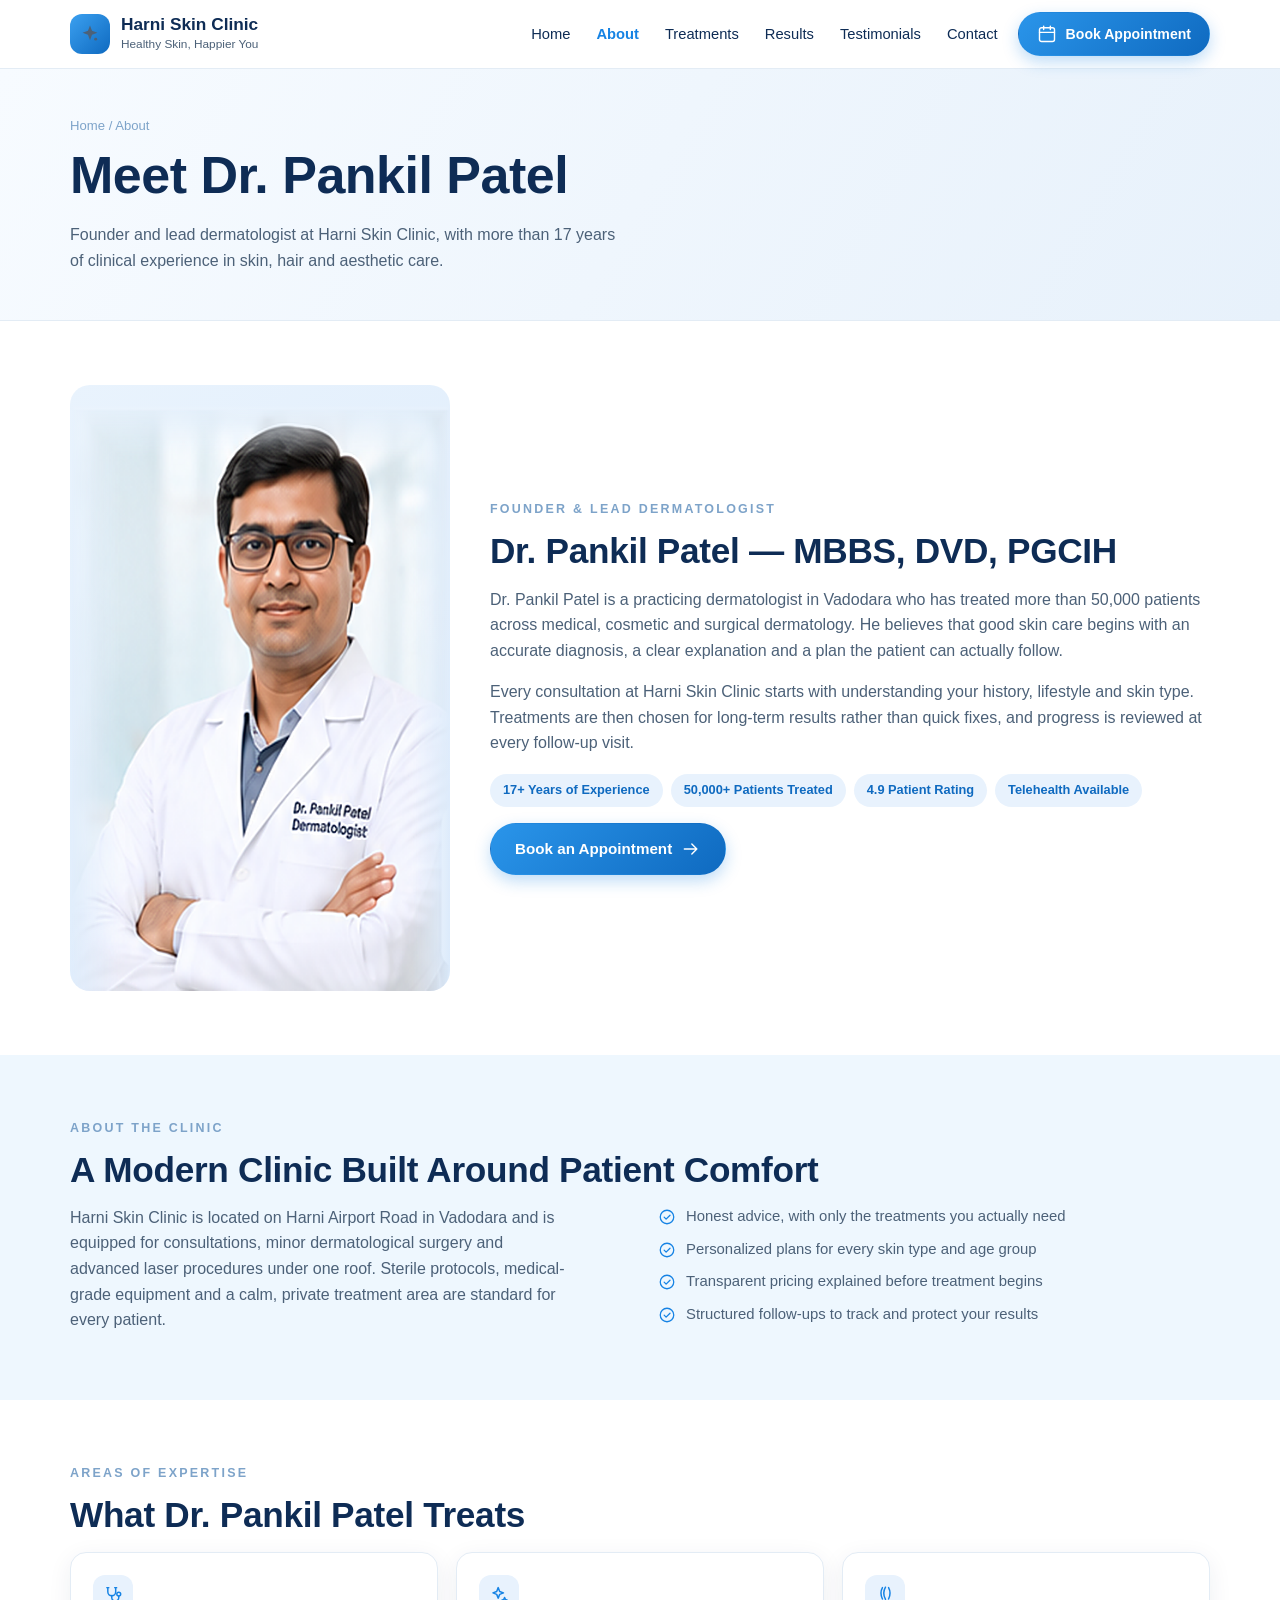
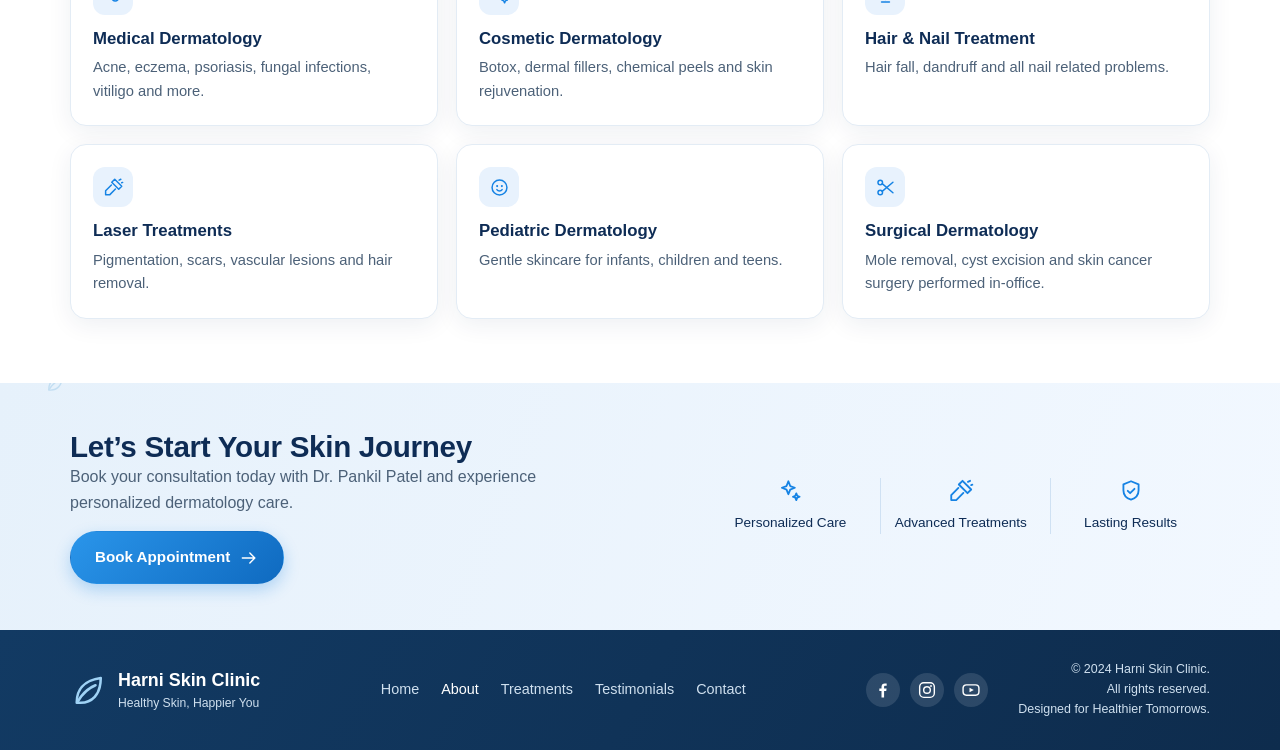
==== harni-skin-clinic/about.html @ 8bd1dd05 "First commit" ====
<!DOCTYPE html>
<html lang="en">
<head>
<meta charset="UTF-8">
<meta name="viewport" content="width=device-width, initial-scale=1">
<title>About Dr. Pankil Patel | Harni Skin Clinic</title>
<meta name="description" content="Meet Dr. Pankil Patel (MBBS, DVD, PGCIH), founder of Harni Skin Clinic, Vadodara, with 17+ years of experience in medical, cosmetic and surgical dermatology.">
<link rel="stylesheet" href="css/style.css">
</head>
<body>
<svg class="sr-only" aria-hidden="true" focusable="false" xmlns="http://www.w3.org/2000/svg"><defs>
<symbol id="i-logo" viewBox="0 0 24 24"><path d="M12 2.6l2.2 5.9 5.9 2.2-5.9 2.2-2.2 5.9-2.2-5.9-5.9-2.2 5.9-2.2z" fill="currentColor" stroke="none"/><circle cx="18.2" cy="17.6" r="1.6" fill="currentColor" stroke="none"/></symbol>
<symbol id="i-leaf" viewBox="0 0 24 24"><path d="M4.5 20c0-8.5 5.2-14.5 16-16 0 11.5-6.2 16.5-13.5 16.5H4.5z"/><path d="M5.5 19.2c3-5.2 7.2-8.6 11.5-10.4"/></symbol>
<symbol id="i-calendar" viewBox="0 0 24 24"><rect x="3" y="4.5" width="18" height="16.5" rx="2.5"/><path d="M8 2.5v4M16 2.5v4M3 10h18"/></symbol>
<symbol id="i-phone" viewBox="0 0 24 24"><path d="M7 3h3l2 5-2.5 1.5a11 11 0 005 5L16 12l5 2v3a2 2 0 01-2 2A16 16 0 013 5a2 2 0 012-2z"/></symbol>
<symbol id="i-wa" viewBox="0 0 24 24"><circle cx="12.4" cy="11.6" r="8.3"/><path d="M5.9 17.5L3.2 21.2l4.4-1.5"/><path d="M9.3 8.4c.3 0 .6.2.7.5l.6 1.4c.1.3 0 .6-.2.8l-.6.5c.5 1 1.3 1.8 2.3 2.3l.5-.6c.2-.2.5-.3.8-.2l1.4.6c.3.1.5.4.5.7 0 1-.8 1.8-1.8 1.7a6.6 6.6 0 01-5.9-5.9c-.1-1 .7-1.8 1.7-1.8z"/></symbol>
<symbol id="i-arrow" viewBox="0 0 24 24"><path d="M4 12h15M13 6l6 6-6 6"/></symbol>
<symbol id="i-user-circle" viewBox="0 0 24 24"><circle cx="12" cy="12" r="9"/><circle cx="12" cy="10" r="3"/><path d="M6.5 19a6 6 0 0111 0"/></symbol>
<symbol id="i-hair" viewBox="0 0 24 24"><path d="M8.5 3c-2.2 4-2.2 8.5 0 13M12 2.5c-2.6 4.5-2.6 9.5 0 14M15.5 3c2.2 4 2.2 8.5 0 13"/><path d="M7.5 19.5h9"/></symbol>
<symbol id="i-shield" viewBox="0 0 24 24"><path d="M12 3l7 2.8v5.4c0 4.4-2.9 7.4-7 8.8-4.1-1.4-7-4.4-7-8.8V5.8z"/><path d="M9 11.8l2.2 2.2 4-4"/></symbol>
<symbol id="i-users" viewBox="0 0 24 24"><circle cx="9.2" cy="9" r="3.2"/><path d="M3.5 19a5.7 5.7 0 0111.4 0"/><path d="M16.2 6.4a3.2 3.2 0 010 5.2M17.3 14.4a5.7 5.7 0 013.2 4.6"/></symbol>
<symbol id="i-star-line" viewBox="0 0 24 24"><path d="M12 3.4l2.6 5.3 5.9.9-4.3 4.1 1 5.9-5.2-2.8-5.2 2.8 1-5.9-4.3-4.1 5.9-.9z"/></symbol>
<symbol id="i-star" viewBox="0 0 24 24"><path d="M12 3.4l2.6 5.3 5.9.9-4.3 4.1 1 5.9-5.2-2.8-5.2 2.8 1-5.9-4.3-4.1 5.9-.9z" fill="currentColor" stroke="none"/></symbol>
<symbol id="i-pin" viewBox="0 0 24 24"><path d="M12 21s7-6.2 7-11a7 7 0 10-14 0c0 4.8 7 11 7 11z"/><circle cx="12" cy="10" r="2.5"/></symbol>
<symbol id="i-screen" viewBox="0 0 24 24"><rect x="2.5" y="4" width="19" height="13" rx="2.5"/><path d="M8 21h8M12 17v4M10 10.5h4M12 8.5v4"/></symbol>
<symbol id="i-stethoscope" viewBox="0 0 24 24"><path d="M5.5 3v4.8a4.5 4.5 0 009 0V3"/><path d="M10 12v2.4a4 4 0 008 0v-1.7"/><circle cx="18" cy="10.4" r="2.2"/><path d="M4.4 3h2.2M13.4 3h2.2"/></symbol>
<symbol id="i-sparkles" viewBox="0 0 24 24"><path d="M10.5 3l1.7 4.4 4.3 1.6-4.3 1.7-1.7 4.3-1.7-4.3L4.5 9l4.3-1.6z"/><path d="M17.8 14.2l.9 2.2 2.2.9-2.2.9-.9 2.2-.9-2.2-2.2-.9 2.2-.9z"/></symbol>
<symbol id="i-laser" viewBox="0 0 24 24"><path d="M13.4 2.6l8 8-3.4 3.4-8-8z"/><path d="M9.6 9.2L3 15.8v4.6h4.6l6.6-6.6"/><path d="M18.4 3.6l2-1M21.4 6.6l1.1-.4"/></symbol>
<symbol id="i-baby" viewBox="0 0 24 24"><circle cx="12" cy="12" r="8.5"/><path d="M9.3 10.4h.01M14.7 10.4h.01" stroke-width="2.4"/><path d="M9 14.4a3.6 3.6 0 006 0"/></symbol>
<symbol id="i-scissors" viewBox="0 0 24 24"><circle cx="6" cy="6.2" r="2.6"/><circle cx="6" cy="17.8" r="2.6"/><path d="M8.2 7.6L20.5 18M8.2 16.4L20.5 6"/></symbol>
<symbol id="i-clock" viewBox="0 0 24 24"><circle cx="12" cy="12" r="9"/><path d="M12 7v5.3l3.4 2"/></symbol>
<symbol id="i-mail" viewBox="0 0 24 24"><rect x="2.5" y="5" width="19" height="14" rx="2.5"/><path d="M3.5 7.5l8.5 5.6 8.5-5.6"/></symbol>
<symbol id="i-lock" viewBox="0 0 24 24"><rect x="4.5" y="10.5" width="15" height="9.5" rx="2.5"/><path d="M8 10.5V8a4 4 0 018 0v2.5"/></symbol>
<symbol id="i-check" viewBox="0 0 24 24"><circle cx="12" cy="12" r="9"/><path d="M8.2 12.2l2.6 2.6 5.2-5.2"/></symbol>
<symbol id="i-message" viewBox="0 0 24 24"><path d="M20 4.5H4A1.5 1.5 0 002.5 6v9A1.5 1.5 0 004 16.5h3v4.2l4.4-4.2H20a1.5 1.5 0 001.5-1.5V6A1.5 1.5 0 0020 4.5z"/></symbol>
<symbol id="i-user" viewBox="0 0 24 24"><circle cx="12" cy="8.5" r="3.8"/><path d="M4.8 20a7.2 7.2 0 0114.4 0"/></symbol>
<symbol id="i-chev-down" viewBox="0 0 24 24"><path d="M6 9.5l6 6 6-6"/></symbol>
<symbol id="i-chev-left" viewBox="0 0 24 24"><path d="M14.5 5.5l-6 6.5 6 6.5"/></symbol>
<symbol id="i-chev-right" viewBox="0 0 24 24"><path d="M9.5 5.5l6 6.5-6 6.5"/></symbol>
<symbol id="i-menu" viewBox="0 0 24 24"><path d="M4 7h16M4 12h16M4 17h16"/></symbol>
<symbol id="i-fb" viewBox="0 0 24 24"><path d="M13.3 21v-7.7h2.6l.4-3h-3V8.4c0-.9.3-1.5 1.5-1.5h1.6V4.2c-.3 0-1.2-.1-2.3-.1-2.3 0-3.9 1.4-3.9 4v2.2H7.6v3h2.6V21z" fill="currentColor" stroke="none"/></symbol>
<symbol id="i-ig" viewBox="0 0 24 24"><rect x="3.2" y="3.2" width="17.6" height="17.6" rx="5"/><circle cx="12" cy="12" r="4"/><circle cx="16.8" cy="7.2" r="1.1" fill="currentColor" stroke="none"/></symbol>
<symbol id="i-yt" viewBox="0 0 24 24"><rect x="2.5" y="5.8" width="19" height="12.4" rx="4"/><path d="M10.2 9.4l5.2 2.6-5.2 2.6z" fill="currentColor" stroke="none"/></symbol>
</defs></svg>
<header class="site-header">
<div class="container header-inner">
<a class="logo" href="index.html" aria-label="Harni Skin Clinic home">
<span class="logo-mark"><svg class="i" aria-hidden="true"><use href="#i-logo"></use></svg></span>
<span><b>Harni Skin Clinic</b><span>Healthy Skin, Happier You</span></span></a>
<nav class="nav" id="nav" aria-label="Main navigation"><ul><li><a href="index.html">Home</a></li><li><a href="about.html" class="active" aria-current="page">About</a></li><li><a href="treatments.html">Treatments</a></li><li><a href="results.html">Results</a></li><li><a href="testimonials.html">Testimonials</a></li><li><a href="contact.html">Contact</a></li></ul></nav>
<a class="btn btn-primary btn-sm header-cta" href="appointment.html"><svg class="i" aria-hidden="true"><use href="#i-calendar"></use></svg> Book Appointment</a>
<button class="nav-toggle" id="navToggle" type="button" aria-expanded="false" aria-controls="nav" aria-label="Open menu"><svg class="i" aria-hidden="true"><use href="#i-menu"></use></svg></button>
</div></header>
<main>
<section class="page-head"><div class="container">
<p class="crumb"><a href="index.html">Home</a> / About</p>
<h1>Meet Dr. Pankil Patel</h1><p class="lead mt">Founder and lead dermatologist at Harni Skin Clinic, with more than 17 years of clinical experience in skin, hair and aesthetic care.</p></div></section><section class="section"><div class="container about-grid">
<div class="about-photo"><img src="assets/images/doctor.png" alt="Dr. Pankil Patel at Harni Skin Clinic in Vadodara" width="443" height="588" loading="lazy"></div>
<div><p class="eyebrow">Founder &amp; Lead Dermatologist</p>
<h2 class="section-title">Dr. Pankil Patel &mdash; MBBS, DVD, PGCIH</h2>
<p>Dr. Pankil Patel is a practicing dermatologist in Vadodara who has treated more than 50,000 patients across
medical, cosmetic and surgical dermatology. He believes that good skin care begins with an accurate diagnosis,
a clear explanation and a plan the patient can actually follow.</p>
<p class="mt">Every consultation at Harni Skin Clinic starts with understanding your history, lifestyle and skin type.
Treatments are then chosen for long-term results rather than quick fixes, and progress is reviewed at every follow-up visit.</p>
<div class="tags"><span class="tag">17+ Years of Experience</span><span class="tag">50,000+ Patients Treated</span>
<span class="tag">4.9 Patient Rating</span><span class="tag">Telehealth Available</span></div>
<p class="mt"><a class="btn btn-primary" href="appointment.html">Book an Appointment <svg class="i" aria-hidden="true"><use href="#i-arrow"></use></svg></a></p></div>
</div></section><section class="section section-light"><div class="container">
<p class="eyebrow">About the Clinic</p><h2 class="section-title">A Modern Clinic Built Around Patient Comfort</h2>
<div class="grid grid-2 grid-wide">
<p class="lead">Harni Skin Clinic is located on Harni Airport Road in Vadodara and is equipped for consultations,
minor dermatological surgery and advanced laser procedures under one roof. Sterile protocols, medical-grade
equipment and a calm, private treatment area are standard for every patient.</p>
<ul class="list">
<li><svg class="i" aria-hidden="true"><use href="#i-check"></use></svg> Honest advice, with only the treatments you actually need</li>
<li><svg class="i" aria-hidden="true"><use href="#i-check"></use></svg> Personalized plans for every skin type and age group</li>
<li><svg class="i" aria-hidden="true"><use href="#i-check"></use></svg> Transparent pricing explained before treatment begins</li>
<li><svg class="i" aria-hidden="true"><use href="#i-check"></use></svg> Structured follow-ups to track and protect your results</li>
</ul></div></div></section><section class="section"><div class="container">
<p class="eyebrow">Areas of Expertise</p><h2 class="section-title">What Dr. Pankil Patel Treats</h2>
<div class="treatments-grid mt"><a class="card card-hover" href="treatments.html"><span class="badge"><svg class="i" aria-hidden="true"><use href="#i-stethoscope"></use></svg></span><h3>Medical Dermatology</h3><p>Acne, eczema, psoriasis, fungal infections, vitiligo and more.</p></a><a class="card card-hover" href="treatments.html"><span class="badge"><svg class="i" aria-hidden="true"><use href="#i-sparkles"></use></svg></span><h3>Cosmetic Dermatology</h3><p>Botox, dermal fillers, chemical peels and skin rejuvenation.</p></a><a class="card card-hover" href="treatments.html"><span class="badge"><svg class="i" aria-hidden="true"><use href="#i-hair"></use></svg></span><h3>Hair &amp; Nail Treatment</h3><p>Hair fall, dandruff and all nail related problems.</p></a><a class="card card-hover" href="treatments.html"><span class="badge"><svg class="i" aria-hidden="true"><use href="#i-laser"></use></svg></span><h3>Laser Treatments</h3><p>Pigmentation, scars, vascular lesions and hair removal.</p></a><a class="card card-hover" href="treatments.html"><span class="badge"><svg class="i" aria-hidden="true"><use href="#i-baby"></use></svg></span><h3>Pediatric Dermatology</h3><p>Gentle skincare for infants, children and teens.</p></a><a class="card card-hover" href="treatments.html"><span class="badge"><svg class="i" aria-hidden="true"><use href="#i-scissors"></use></svg></span><h3>Surgical Dermatology</h3><p>Mole removal, cyst excision and skin cancer surgery performed in-office.</p></a></div></div></section><section class="cta">
<svg class="i cta-leaf" aria-hidden="true"><use href="#i-leaf"></use></svg>
<div class="container cta-grid">
<div><h2>Let&rsquo;s Start Your Skin Journey</h2>
<p class="lead">Book your consultation today with Dr. Pankil Patel and experience personalized dermatology care.</p><p class="mt"><a class="btn btn-primary" href="appointment.html">Book Appointment <svg class="i" aria-hidden="true"><use href="#i-arrow"></use></svg></a></p></div>
<div class="cta-points">
<div><svg class="i" aria-hidden="true"><use href="#i-sparkles"></use></svg> Personalized Care</div><div><svg class="i" aria-hidden="true"><use href="#i-laser"></use></svg> Advanced Treatments</div><div><svg class="i" aria-hidden="true"><use href="#i-shield"></use></svg> Lasting Results</div>
</div></div></section>
</main>
<footer class="site-footer">
<div class="container footer-inner">
<div class="footer-logo"><svg class="i" aria-hidden="true"><use href="#i-leaf"></use></svg><span><b>Harni Skin Clinic</b><span>Healthy Skin, Happier You</span></span></div>
<nav class="footer-nav" aria-label="Footer navigation"><a href="index.html">Home</a><a href="about.html" class="active" aria-current="page">About</a><a href="treatments.html">Treatments</a><a href="testimonials.html">Testimonials</a><a href="contact.html">Contact</a></nav>
<div class="social">
<a href="https://www.facebook.com/" target="_blank" rel="noopener" aria-label="Facebook"><svg class="i" aria-hidden="true"><use href="#i-fb"></use></svg></a>
<a href="https://www.instagram.com/" target="_blank" rel="noopener" aria-label="Instagram"><svg class="i" aria-hidden="true"><use href="#i-ig"></use></svg></a>
<a href="https://www.youtube.com/" target="_blank" rel="noopener" aria-label="YouTube"><svg class="i" aria-hidden="true"><use href="#i-yt"></use></svg></a></div>
<p class="copyright">&copy; 2024 Harni Skin Clinic.<br>All rights reserved.<br>Designed for Healthier Tomorrows.</p>
</div></footer>
<div class="mobile-bar">
<a class="btn btn-primary" href="tel:+919427845645"><svg class="i" aria-hidden="true"><use href="#i-phone"></use></svg><span>Call Now</span></a>
<a class="btn btn-wa" href="https://wa.me/919427845645?text=Hello%20Harni%20Skin%20Clinic%2C%20I%20would%20like%20to%20book%20an%20appointment." target="_blank" rel="noopener"><svg class="i" aria-hidden="true"><use href="#i-wa"></use></svg><span>WhatsApp</span></a>
<a class="btn btn-primary" href="appointment.html"><svg class="i" aria-hidden="true"><use href="#i-calendar"></use></svg><span>Book Appointment</span></a>
</div>
<script src="js/script.js" defer></script>
</body>
</html>
---- harni-skin-clinic/css/style.css ----
/* Harni Skin Clinic — single stylesheet
   Tokens → base → layout → components → pages → responsive */

:root {
  --primary: #1683e4;
  --primary-dark: #0f6ac0;
  --primary-soft: #e8f2fd;
  --secondary: #0a7ce0;
  --dark: #0e2c55;
  --navy: #12365d;
  --body: #4c6178;
  --light: #eef7fe;
  --line: #e3ecf5;
  --white: #fff;
  --green: #19b74c;
  --star: #f6a609;
  --radius: 16px;
  --radius-sm: 10px;
  --shadow: 0 6px 24px rgba(14, 44, 85, .07);
  --shadow-lg: 0 14px 40px rgba(14, 44, 85, .12);
  --wrap: 1180px;
  --ease: .22s ease;
}

* {
  box-sizing: border-box;
  margin: 0;
  padding: 0;
}

html {
  scroll-behavior: smooth;
  -webkit-text-size-adjust: 100%;
}

body {
  font-family: "Segoe UI", Roboto, "Helvetica Neue", Arial, system-ui, sans-serif;
  color: var(--body);
  background: var(--white);
  line-height: 1.6;
  font-size: 16px;
  overflow-x: hidden;
}

html,
body {
  max-width: 100%;
}

img {
  max-width: 100%;
  display: block;
}

a {
  color: var(--primary);
  text-decoration: none;
}

h1,
h2,
h3,
h4 {
  color: var(--dark);
  line-height: 1.2;
  font-weight: 700;
}

h1 {
  font-size: clamp(2.1rem, 4.6vw, 3.25rem);
  letter-spacing: -.5px;
}

h2 {
  font-size: clamp(1.6rem, 3vw, 2.2rem);
  letter-spacing: -.3px;
}

h3 {
  font-size: 1.05rem;
}

ul {
  list-style: none;
}

:focus-visible {
  outline: 3px solid var(--secondary);
  outline-offset: 2px;
  border-radius: 4px;
}

/* ---------- layout ---------- */
.container {
  width: 100%;
  max-width: var(--wrap);
  margin: 0 auto;
  padding: 0 20px;
}

.section {
  padding: 64px 0;
}

.section-light {
  background: var(--light);
}

.grid {
  display: grid;
  gap: 20px;
}

.grid-2 {
  grid-template-columns: repeat(2, 1fr);
}

.grid-3 {
  grid-template-columns: repeat(3, 1fr);
}

.center {
  text-align: center;
}

.mt {
  margin-top: 16px;
}

.sr-only {
  position: absolute;
  width: 1px;
  height: 1px;
  overflow: hidden;
  clip: rect(0 0 0 0);
  white-space: nowrap;
}

.eyebrow {
  font-size: .78rem;
  font-weight: 600;
  letter-spacing: .18em;
  text-transform: uppercase;
  color: #7da3c9;
  margin-bottom: 10px;
}

.section-title {
  margin-bottom: 14px;
}

.lead {
  max-width: 56ch;
  color: var(--body);
}

/* ---------- icons ---------- */
.i {
  width: 20px;
  height: 20px;
  flex: none;
  fill: none;
  stroke: currentColor;
  stroke-width: 1.7;
  stroke-linecap: round;
  stroke-linejoin: round;
}

.i-solid {
  fill: currentColor;
  stroke: none;
}

.badge {
  width: 40px;
  height: 40px;
  border-radius: 12px;
  display: grid;
  place-items: center;
  background: var(--primary-soft);
  color: var(--primary);
  flex: none;
}

.badge .i {
  width: 21px;
  height: 21px;
}

.badge-round {
  border-radius: 50%;
}

/* ---------- buttons ---------- */
.btn {
  display: inline-flex;
  align-items: center;
  justify-content: center;
  gap: 9px;
  padding: 13px 24px;
  border-radius: 30px;
  font-size: .95rem;
  font-weight: 600;
  border: 1px solid transparent;
  cursor: pointer;
  transition: var(--ease);
  font-family: inherit;
  text-align: center;
}

.btn-primary {
  background: linear-gradient(135deg, #2a95ea, var(--primary-dark));
  color: var(--white);
  box-shadow: 0 6px 16px rgba(22, 131, 228, .28);
}

.btn-primary:hover {
  filter: brightness(1.06);
  transform: translateY(-1px);
}

.btn-outline {
  background: var(--white);
  color: var(--dark);
  border-color: var(--line);
}

.btn-outline:hover {
  border-color: var(--primary);
  color: var(--primary);
}

.btn-wa {
  background: var(--green);
  color: var(--white);
}

.btn-wa:hover {
  filter: brightness(1.06);
}

.btn-ghost {
  color: var(--primary);
  padding: 0;
  font-weight: 600;
}

.btn-sm {
  padding: 10px 18px;
  font-size: .88rem;
}

.btn-block {
  width: 100%;
}

.btn-row {
  display: flex;
  flex-wrap: wrap;
  gap: 14px;
  align-items: center;
}

/* ---------- cards ---------- */
.card {
  background: var(--white);
  border: 1px solid var(--line);
  border-radius: var(--radius);
  padding: 22px;
  box-shadow: var(--shadow);
  transition: var(--ease);
}

.card h3 {
  margin: 14px 0 7px;
}

.card p {
  font-size: .92rem;
  color: var(--body);
}

.card small {
  display: block;
  font-size: .8rem;
  color: #7da3c9;
  margin-top: 2px;
}

a.card:hover,
.card-hover:hover {
  transform: translateY(-3px);
  box-shadow: var(--shadow-lg);
  border-color: #cfe2f5;
}

/* ---------- header ---------- */
.site-header {
  position: sticky;
  top: 0;
  z-index: 50;
  background: var(--white);
  border-bottom: 1px solid var(--line);
}

.header-inner {
  display: flex;
  align-items: center;
  gap: 20px;
  min-height: 68px;
}

.logo {
  display: flex;
  align-items: center;
  gap: 11px;
  margin-right: auto;
}

.logo-mark {
  width: 40px;
  height: 40px;
  border-radius: 12px;
  display: grid;
  place-items: center;
  background: linear-gradient(135deg, #3ba0f0, var(--primary-dark));
  color: var(--white);
}

.logo-mark .i {
  width: 22px;
  height: 22px;
}

.logo b {
  display: block;
  font-size: 1.08rem;
  color: var(--dark);
  line-height: 1.25;
}

.logo span {
  font-size: .74rem;
  color: var(--body);
}

.nav ul {
  display: flex;
  gap: 26px;
}

.nav a {
  color: var(--dark);
  font-size: .92rem;
  font-weight: 500;
  padding: 6px 0;
}

.nav a:hover,
.nav a.active {
  color: var(--primary);
}

.nav a.active {
  font-weight: 600;
}

.nav-toggle {
  display: none;
  background: none;
  border: 0;
  color: var(--dark);
  padding: 8px;
  cursor: pointer;
}

.nav-toggle .i {
  width: 26px;
  height: 26px;
}

/* ---------- hero ---------- */
.hero {
  position: relative;
  background: linear-gradient(120deg, #f7fbff 0%, #eaf3fc 55%, #e2eefb 100%);
  overflow: hidden;
}

.hero-grid {
  display: grid;
  grid-template-columns: 1.05fr .95fr;
  align-items: center;
  gap: 24px;
  padding-top: 40px;
}

.hero-copy {
  padding: 20px 0 48px;
  max-width: 34rem;
}

.hero h1 span {
  color: var(--secondary);
  display: block;
}

.hero .lead {
  margin: 18px 0 24px;
  font-size: 1.02rem;
}

.hero-features {
  display: flex;
  flex-wrap: wrap;
  align-items: center;
  gap: 18px;
  margin-bottom: 28px;
}

.hero-features div {
  display: flex;
  align-items: center;
  gap: 9px;
  font-size: .88rem;
  color: var(--dark);
  font-weight: 500;
}

.hero-features div+div {
  border-left: 1px solid #d6e4f2;
  padding-left: 18px;
}

.hero-features .badge {
  width: 32px;
  height: 32px;
  border-radius: 50%;
  background: #dceafa;
}

.hero-features .badge .i {
  width: 17px;
  height: 17px;
}

.wa-link {
  display: inline-flex;
  align-items: center;
  gap: 9px;
  color: var(--secondary);
  font-weight: 600;
  font-size: .95rem;
  margin-top: 18px;
}

.wa-link i {
  width: 26px;
  height: 26px;
  border-radius: 50%;
  background: var(--green);
  color: #fff;
  display: grid;
  place-items: center;
}

.wa-link i .i {
  width: 15px;
  height: 15px;
}

.hero-media {
  position: relative;
  align-self: end;
  min-height: 320px;
  padding-right: 96px;
}

.hero-media img {
  width: 100%;
  max-width: 400px;
  margin-left: auto;
}

.hero-script {
  position: absolute;
  right: 0;
  top: 18%;
  width: 96px;
  z-index: 2;
  font-family: "Segoe Script", "Bradley Hand", "Brush Script MT", "Snell Roundhand", "Apple Chancery", cursive;
  color: var(--secondary);
  font-size: 1.45rem;
  line-height: 1.45;
  transform: rotate(-4deg);
}

.doctor-card {
  position: absolute;
  right: 0;
  bottom: 20px;
  z-index: 3;
  background: var(--white);
  border-radius: 14px;
  padding: 16px 20px;
  box-shadow: var(--shadow-lg);
  max-width: 235px;
}

.doctor-card b {
  display: block;
  color: var(--dark);
  font-size: 1.05rem;
}

.doctor-card em {
  display: block;
  color: var(--primary);
  font-style: normal;
  font-weight: 600;
  font-size: .82rem;
  margin: 3px 0 6px;
}

.doctor-card span {
  display: block;
  font-size: .82rem;
  line-height: 1.45;
}

/* ---------- stats section ---------- */
.stats-section {
  position: relative;
  z-index: 4;
  margin-top: -18px;
  padding-bottom: 28px;
}

.stats-grid {
  display: grid;
  grid-template-columns: repeat(5, minmax(0, 1fr));
  gap: 10px;
  background: rgba(245, 250, 255, .96);
  border: 1px solid var(--line);
  border-radius: var(--radius);
  padding: 22px;
  box-shadow: var(--shadow);
}

.stat-item {
  display: flex;
  align-items: center;
  gap: 12px;
  min-height: 64px;
}

.stat-item+.stat-item {
  border-left: 1px solid #e0ecf7;
  padding-left: 16px;
}

.stat-copy {
  display: flex;
  flex-direction: column;
  line-height: 1.2;
}

.stat-number,
.stat-text-value {
  display: block;
  color: var(--dark);
  font-weight: 700;
  line-height: 1.25;
  font-size: clamp(1.05rem, 1.6vw, 1.5rem);
}

.stat-copy small {
  font-size: .8rem;
  color: var(--body);
}

.stats-grid .badge {
  background: #e3effc;
}

.stat-text .stat-copy {
  justify-content: center;
}

.stat-text-value {
  font-size: clamp(1rem, 1.35vw, 1.2rem);
}

@media (max-width: 980px) {
  .stats-grid {
    grid-template-columns: repeat(2, minmax(0, 1fr));
  }

  .stat-item+.stat-item {
    border-left: 0;
    padding-left: 0;
  }

  .stat-item:nth-child(n + 3) {
    border-top: 1px solid #e0ecf7;
    padding-top: 14px;
  }
}

@media (max-width: 560px) {
  .stats-section {
    margin-top: -8px;
    padding-bottom: 20px;
  }

  .stats-grid {
    grid-template-columns: 1fr;
    padding: 18px;
  }

  .stat-item+.stat-item {
    border-left: 0;
    border-top: 1px solid #e0ecf7;
    padding-left: 0;
    padding-top: 14px;
  }
}

/* ---------- treatments ---------- */
.split {
  display: grid;
  grid-template-columns: 340px 1fr;
  gap: 40px;
  align-items: start;
}

.treatments-grid {
  display: grid;
  grid-template-columns: repeat(3, 1fr);
  gap: 18px;
}

/* ---------- results ---------- */
.result-card {
  background: transparent;
}

.ba {
  display: grid;
  grid-template-columns: 1fr 1fr;
  gap: 6px;
}

.ba figure {
  position: relative;
  margin: 0;
  border-radius: 12px;
  overflow: hidden;
  box-shadow: var(--shadow);
}

.ba img {
  width: 100%;
  height: 100%;
  aspect-ratio: 1/1;
  object-fit: cover;
}

.ba figcaption {
  position: absolute;
  left: 8px;
  bottom: 8px;
  background: rgba(43, 32, 28, .78);
  color: #fff;
  font-size: .72rem;
  font-weight: 600;
  padding: 4px 10px;
  border-radius: 7px;
}

.result-card>p {
  text-align: center;
  color: var(--dark);
  font-weight: 600;
  font-size: .92rem;
  margin-top: 12px;
}

.results-note {
  align-self: center;
  text-align: right;
}

.results-note p {
  font-size: 1rem;
}

.results-note b {
  display: block;
  color: var(--dark);
  font-size: 1.3rem;
}

.results-note .i {
  width: 46px;
  height: 46px;
  color: #a9cff0;
  margin: 16px 0 0 auto;
}

/* ---------- testimonials ---------- */
.slider {
  overflow: hidden;
}

.slider-track {
  display: flex;
  transition: transform .35s ease;
}

.slide {
  min-width: 100%;
}

.t-card {
  display: block;
}

.t-head {
  display: flex;
  align-items: center;
  gap: 14px;
  margin-bottom: 12px;
}

.t-head img {
  width: 46px;
  height: 46px;
  border-radius: 50%;
  object-fit: cover;
}

.stars {
  display: flex;
  gap: 2px;
  color: var(--star);
}

.stars .i {
  width: 15px;
  height: 15px;
  fill: currentColor;
  stroke: none;
}

.t-card p {
  font-style: italic;
  color: var(--body);
  font-size: .93rem;
}

.t-card b {
  display: block;
  margin-top: 14px;
  color: var(--dark);
}

.slider-nav {
  display: flex;
  align-items: center;
  justify-content: center;
  gap: 16px;
  margin-top: 22px;
}

.slider-nav button {
  width: 38px;
  height: 38px;
  border-radius: 50%;
  border: 1px solid var(--line);
  background: var(--white);
  color: var(--dark);
  display: grid;
  place-items: center;
  cursor: pointer;
  transition: var(--ease);
}

.slider-nav button:hover {
  border-color: var(--primary);
  color: var(--primary);
}

.dots {
  display: flex;
  gap: 7px;
}

.dots button {
  width: 9px;
  height: 9px;
  padding: 0;
  border-radius: 50%;
  border: 0;
  background: #c9dcee;
  cursor: pointer;
}

.dots button[aria-current="true"] {
  background: var(--primary);
}

/* ---------- forms ---------- */
.panel {
  background: #f3f8fe;
  border: 1px solid var(--line);
  border-radius: var(--radius);
  padding: 26px;
}

.form-head {
  display: flex;
  gap: 14px;
  margin-bottom: 20px;
}

.form-head h2 {
  font-size: 1.4rem;
}

.form-head p {
  font-size: .88rem;
}

.field {
  margin-bottom: 12px;
}

.field label {
  display: block;
  font-size: .85rem;
  font-weight: 600;
  color: var(--dark);
  margin-bottom: 6px;
}

.input-wrap {
  position: relative;
  display: flex;
  align-items: center;
}

.input-wrap>.i {
  position: absolute;
  left: 13px;
  color: #8aa7c4;
  pointer-events: none;
}

.input-wrap>.chev {
  left: auto;
  right: 13px;
}

.field input,
.field select,
.field textarea {
  width: 100%;
  padding: 13px 14px 13px 42px;
  border: 1px solid var(--line);
  border-radius: var(--radius-sm);
  background: var(--white);
  font: inherit;
  font-size: .92rem;
  color: var(--dark);
  transition: var(--ease);
  -webkit-appearance: none;
  appearance: none;
}

.field textarea {
  padding-left: 14px;
  min-height: 96px;
  resize: vertical;
}

.field input:focus,
.field select:focus,
.field textarea:focus {
  border-color: var(--primary);
  outline: none;
  box-shadow: 0 0 0 3px rgba(22, 131, 228, .14);
}

.field input::placeholder,
.field textarea::placeholder {
  color: #8aa7c4;
}

.field select:invalid {
  color: #8aa7c4;
}

.field input[type="date"]::-webkit-calendar-picker-indicator {
  position: absolute;
  inset: 0;
  width: 100%;
  height: 100%;
  opacity: 0;
  cursor: pointer;
}

.field .error {
  display: none;
  color: #d0342c;
  font-size: .8rem;
  margin-top: 5px;
}

.field.invalid input,
.field.invalid select {
  border-color: #d0342c;
}

.field.invalid .error {
  display: block;
}

.form-note {
  display: flex;
  align-items: center;
  justify-content: center;
  gap: 7px;
  font-size: .82rem;
  margin-top: 14px;
}

.form-note .i {
  width: 15px;
  height: 15px;
}

.alert {
  display: none;
  align-items: flex-start;
  gap: 10px;
  background: #e7f7ee;
  border: 1px solid #bfe6cf;
  color: #12653a;
  border-radius: var(--radius-sm);
  padding: 14px 16px;
  font-size: .9rem;
  margin-bottom: 16px;
}

.alert.show {
  display: flex;
}

.alert .i {
  color: var(--green);
  margin-top: 2px;
}

/* layout helpers */
.grid-wide {
  gap: 36px;
  align-items: start;
}

.grid-tight {
  gap: 0 18px;
}

.grid-results {
  grid-template-columns: repeat(3, 1fr) .9fr;
  align-items: start;
}

.result-card .note {
  font-weight: 400;
  font-size: .88rem;
  color: var(--body);
  margin-top: 4px;
}

.disclaimer {
  font-size: .84rem;
  margin-top: 26px;
}

/* ---------- clinic info + map ---------- */
.info-item {
  display: flex;
  gap: 13px;
  margin-bottom: 20px;
}

.info-item h3 {
  margin-bottom: 4px;
}

.info-item b {
  color: var(--dark);
  display: block;
}

.info-item p,
.info-item a {
  font-size: .92rem;
}

.info-item a {
  color: var(--dark);
}

.info-item a:hover {
  color: var(--primary);
}

.map {
  position: relative;
  border-radius: var(--radius);
  overflow: hidden;
  border: 1px solid var(--line);
  min-height: 260px;
  box-shadow: var(--shadow);
  background: #eaf0f6;
}

.map iframe {
  width: 100%;
  height: 100%;
  min-height: 260px;
  border: 0;
  display: block;
  filter: saturate(.9);
}

.map .btn {
  position: absolute;
  right: 14px;
  bottom: 14px;
}

/* ---------- CTA ---------- */
.cta {
  position: relative;
  background: linear-gradient(110deg, #e6f1fb, #f2f8ff);
  overflow: hidden;
  padding: 46px 0;
}

.cta-grid {
  display: grid;
  grid-template-columns: 1.1fr .9fr;
  gap: 30px;
  align-items: center;
}

.cta h2 {
  font-size: clamp(1.4rem, 2.6vw, 1.85rem);
}

.cta-points {
  display: grid;
  grid-template-columns: repeat(3, 1fr);
  gap: 10px;
  text-align: center;
}

.cta-points div {
  padding: 0 8px;
  font-size: .85rem;
  color: var(--dark);
}

.cta-points div+div {
  border-left: 1px solid #cfe1f3;
}

.cta-points .i {
  display: block;
  width: 26px;
  height: 26px;
  color: var(--primary);
  margin: 0 auto 8px;
}

.cta-leaf {
  position: absolute;
  left: -30px;
  top: -10px;
  width: 170px;
  color: #b7d8ef;
  opacity: .75;
  pointer-events: none;
}

/* ---------- page header ---------- */
.page-head {
  background: linear-gradient(120deg, #f7fbff, #e7f1fb);
  padding: 46px 0;
  border-bottom: 1px solid var(--line);
}

.page-head p {
  max-width: 62ch;
}

.crumb {
  font-size: .82rem;
  color: #7da3c9;
  margin-bottom: 8px;
}

.crumb a {
  color: #7da3c9;
}

.crumb a:hover {
  color: var(--primary);
}

/* ---------- about ---------- */
.about-grid {
  display: grid;
  grid-template-columns: 380px 1fr;
  gap: 40px;
  align-items: center;
}

.about-photo {
  background: linear-gradient(140deg, #e9f3fd, #dbeafb);
  border-radius: 20px;
  padding-top: 18px;
  overflow: hidden;
}

.tags {
  display: flex;
  flex-wrap: wrap;
  gap: 8px;
  margin-top: 18px;
}

.tag {
  background: var(--primary-soft);
  color: var(--primary-dark);
  font-size: .8rem;
  font-weight: 600;
  padding: 6px 13px;
  border-radius: 20px;
}

.list li {
  display: flex;
  gap: 10px;
  align-items: flex-start;
  font-size: .93rem;
  margin-bottom: 9px;
}

.list .i {
  width: 18px;
  height: 18px;
  color: var(--primary);
  margin-top: 3px;
}

/* ---------- footer ---------- */
.site-footer {
  background: linear-gradient(120deg, #123a63, #0e2c4d);
  color: #cfe0ef;
  padding: 30px 0;
}

.footer-inner {
  display: flex;
  align-items: center;
  gap: 30px;
  flex-wrap: wrap;
}

.footer-logo {
  display: flex;
  align-items: center;
  gap: 12px;
}

.footer-logo .i {
  width: 36px;
  height: 36px;
  color: #9fd2f5;
}

.footer-logo b {
  display: block;
  color: var(--white);
  font-size: 1.12rem;
}

.footer-logo span {
  font-size: .76rem;
}

.footer-nav {
  display: flex;
  flex-wrap: wrap;
  gap: 22px;
  margin: 0 auto;
}

.footer-nav a {
  color: #cfe0ef;
  font-size: .9rem;
}

.footer-nav a:hover,
.footer-nav a.active {
  color: var(--white);
}

.social {
  display: flex;
  gap: 10px;
}

.social a {
  width: 34px;
  height: 34px;
  border-radius: 50%;
  background: rgba(255, 255, 255, .12);
  color: var(--white);
  display: grid;
  place-items: center;
  transition: var(--ease);
}

.social a:hover {
  background: var(--primary);
}

.copyright {
  font-size: .78rem;
  line-height: 1.6;
  text-align: right;
}

/* ---------- mobile action bar ---------- */
.mobile-bar {
  display: none;
  position: fixed;
  left: 0;
  right: 0;
  bottom: 0;
  z-index: 60;
  gap: 10px;
  padding: 10px 14px calc(10px + env(safe-area-inset-bottom));
  background: var(--white);
  border-top: 1px solid var(--line);
  box-shadow: 0 -4px 18px rgba(14, 44, 85, .1);
}

.mobile-bar .btn {
  flex: 1;
  padding: 12px 8px;
  font-size: .88rem;
}

/* ---------- responsive ---------- */
@media (max-width: 1200px) {
  .container {
    max-width: 1100px;
  }

  .hero-grid,
  .about-grid {
    gap: 28px;
  }

  .treatments-grid {
    grid-template-columns: repeat(3, minmax(0, 1fr));
  }
}

@media (max-width: 1024px) {
  .container {
    max-width: 100%;
  }

  .hero-script {
    display: none;
  }

  .hero-grid,
  .cta-grid,
  .about-grid,
  .split,
  .grid-2 {
    grid-template-columns: 1fr;
  }

  .split {
    gap: 28px;
  }

  .stats-grid {
    grid-template-columns: repeat(3, minmax(0, 1fr));
  }

  .stat-item:nth-child(4),
  .stat-item:nth-child(5) {
    border-top: 1px solid #e0ecf7;
    padding-top: 14px;
  }

  .stat-item+.stat-item {
    border-left: 0;
    padding-left: 0;
  }

  .treatments-grid,
  .grid-3,
  .grid-results {
    grid-template-columns: repeat(2, minmax(0, 1fr));
  }

  .results-note {
    text-align: left;
    grid-column: 1 / -1;
  }

  .results-note .i {
    margin-left: 0;
  }
}

@media (max-width: 900px) {
  .section {
    padding: 48px 0;
  }

  .nav {
    position: fixed;
    inset: 68px 0 auto;
    background: var(--white);
    border-bottom: 1px solid var(--line);
    box-shadow: var(--shadow-lg);
    transform: translateY(-140%);
    transition: transform .28s ease;
    visibility: hidden;
    z-index: 60;
  }

  .nav.open {
    transform: translateY(0);
    visibility: visible;
  }

  .nav ul {
    flex-direction: column;
    gap: 0;
    padding: 8px 20px 18px;
  }

  .nav li {
    border-bottom: 1px solid var(--line);
  }

  .nav a {
    display: block;
    padding: 13px 0;
  }

  .nav-toggle {
    display: block;
    order: 3;
  }

  .header-cta {
    display: none;
  }

  .hero-grid {
    padding-top: 24px;
  }

  .hero-copy {
    padding-bottom: 8px;
    max-width: none;
  }

  .hero-media {
    min-height: 0;
    padding-right: 0;
  }

  .hero-media img {
    max-width: 360px;
    margin: 0 auto;
    border-radius: 18px 18px 0 0;
    -webkit-mask-image: linear-gradient(to bottom, #000 78%, transparent);
    mask-image: linear-gradient(to bottom, #000 78%, transparent);
  }

  .doctor-card {
    position: static;
    max-width: none;
    margin-top: -30px;
    text-align: center;
  }

  .stats-section {
    margin-top: -8px;
  }

  .stats-grid {
    grid-template-columns: repeat(2, minmax(0, 1fr));
  }

  .stat-item:nth-child(3),
  .stat-item:nth-child(4),
  .stat-item:nth-child(5) {
    border-top: 1px solid #e0ecf7;
    padding-top: 14px;
  }

  .mobile-bar {
    display: flex;
  }

  body {
    padding-bottom: calc(84px + env(safe-area-inset-bottom));
  }

  .map iframe,
  .map {
    min-height: 230px;
  }
}

@media (max-width: 768px) {
  .page-head {
    padding: 34px 0;
  }

  .btn-row {
    flex-direction: column;
    align-items: stretch;
  }

  .btn-row .btn,
  .mobile-bar .btn {
    width: 100%;
  }

  .logo span {
    display: inline-block;
  }

  .footer-inner {
    flex-direction: column;
    text-align: center;
  }

  .footer-nav {
    justify-content: center;
    margin: 0;
  }

  .copyright {
    text-align: center;
  }
}

@media (max-width: 560px) {
  .section {
    padding: 40px 0;
  }

  .container {
    padding-left: 16px;
    padding-right: 16px;
  }

  .hero-features {
    gap: 10px 14px;
  }

  .hero-features div+div {
    border-left: 0;
    padding-left: 0;
  }

  .hero .lead,
  .lead {
    font-size: .96rem;
  }

  .cta-points,
  .treatments-grid,
  .grid-3,
  .grid-results,
  .stats-grid,
  .grid-tight {
    grid-template-columns: 1fr;
  }

  .cta-points div+div {
    border-left: 0;
    border-top: 1px solid #cfe1f3;
    padding-top: 12px;
    margin-top: 6px;
  }

  .cta-points {
    text-align: left;
  }

  .cta-points .i {
    margin: 0 0 6px;
  }

  .panel {
    padding: 20px;
  }

  .mobile-bar .btn span {
    display: none;
  }

  .mobile-bar .btn {
    gap: 0;
  }
}

@media (max-width: 480px) {
  body {
    font-size: 15px;
  }

  h1 {
    font-size: clamp(1.9rem, 10vw, 2.6rem);
  }

  .logo {
    gap: 8px;
  }

  .logo span span {
    display: none;
  }

  .logo-mark {
    width: 34px;
    height: 34px;
  }

  .btn {
    padding-left: 18px;
    padding-right: 18px;
  }

  .ba {
    gap: 4px;
  }

  .field input,
  .field select,
  .field textarea {
    font-size: .9rem;
  }
}

@media (max-width: 375px) {
  .container {
    padding-left: 14px;
    padding-right: 14px;
  }

  .mobile-bar {
    gap: 8px;
    padding-left: 10px;
    padding-right: 10px;
  }
}

@media (max-width: 320px) {

  .page-head h1,
  .hero h1 {
    letter-spacing: -.3px;
  }

  .mobile-bar .btn {
    padding-left: 6px;
    padding-right: 6px;
  }
}

@media (prefers-reduced-motion: reduce) {
  * {
    animation: none !important;
    transition: none !important;
    scroll-behavior: auto;
  }
}
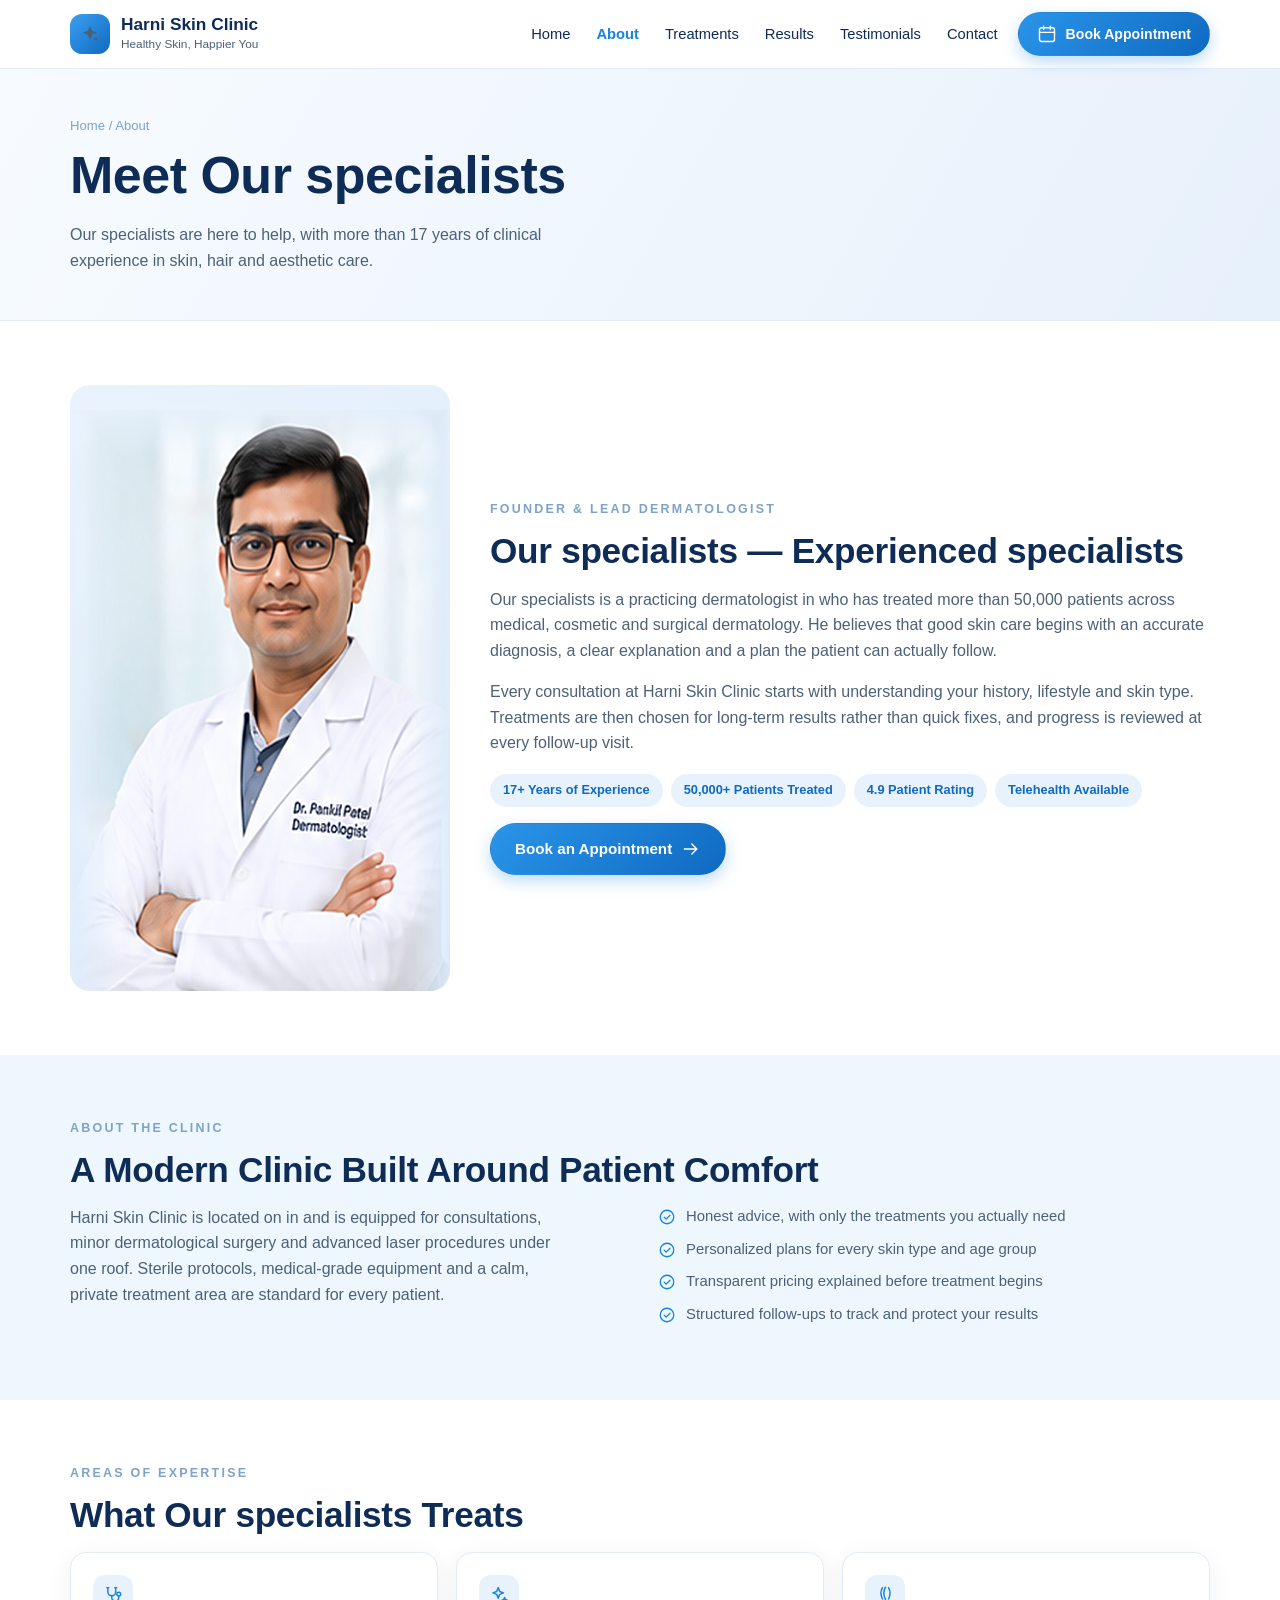
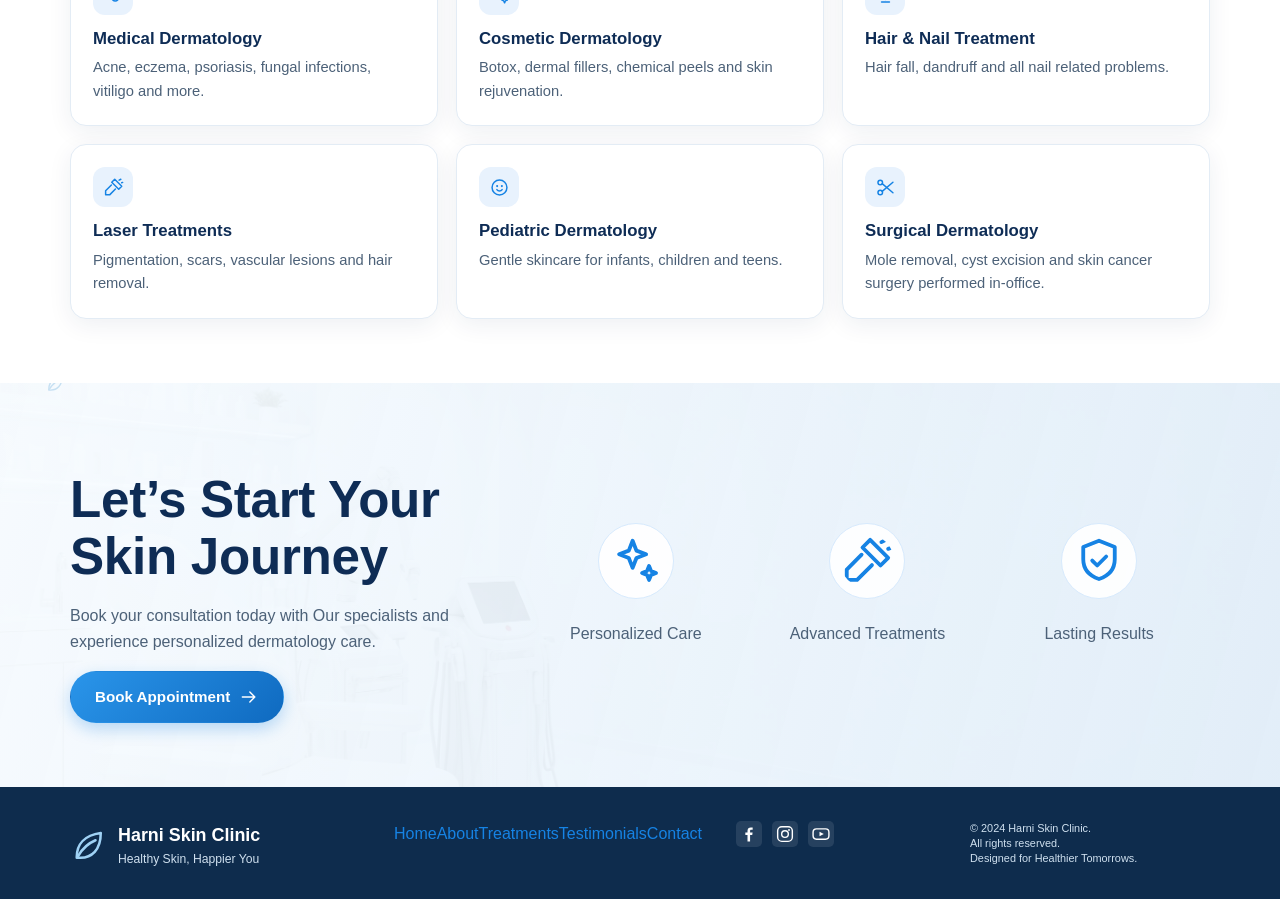
==== commit 682a6561: "Remove personal contact details and prepare site for first analytics pass" ====
--- a/harni-skin-clinic/about.html
+++ b/harni-skin-clinic/about.html
@@ -1,10 +1,10 @@
-<!DOCTYPE html>
+﻿<!DOCTYPE html>
 <html lang="en">
 <head>
 <meta charset="UTF-8">
 <meta name="viewport" content="width=device-width, initial-scale=1">
-<title>About Dr. Pankil Patel | Harni Skin Clinic</title>
-<meta name="description" content="Meet Dr. Pankil Patel (MBBS, DVD, PGCIH), founder of Harni Skin Clinic, Vadodara, with 17+ years of experience in medical, cosmetic and surgical dermatology.">
+<title>About Our specialists | Harni Skin Clinic</title>
+<meta name="description" content="Meet Our specialists (Experienced specialists), founder of Harni Skin Clinic, , with 17+ years of experience in medical, cosmetic and surgical dermatology.">
 <link rel="stylesheet" href="css/style.css">
 </head>
 <body>
@@ -54,11 +54,11 @@
 <main>
 <section class="page-head"><div class="container">
 <p class="crumb"><a href="index.html">Home</a> / About</p>
-<h1>Meet Dr. Pankil Patel</h1><p class="lead mt">Founder and lead dermatologist at Harni Skin Clinic, with more than 17 years of clinical experience in skin, hair and aesthetic care.</p></div></section><section class="section"><div class="container about-grid">
-<div class="about-photo"><img src="assets/images/doctor.png" alt="Dr. Pankil Patel at Harni Skin Clinic in Vadodara" width="443" height="588" loading="lazy"></div>
+<h1>Meet Our specialists</h1><p class="lead mt">Our specialists are here to help, with more than 17 years of clinical experience in skin, hair and aesthetic care.</p></div></section><section class="section"><div class="container about-grid">
+<div class="about-photo"><img src="assets/images/doctor.png" alt="Our specialists at Harni Skin Clinic in " width="443" height="588" loading="lazy"></div>
 <div><p class="eyebrow">Founder &amp; Lead Dermatologist</p>
-<h2 class="section-title">Dr. Pankil Patel &mdash; MBBS, DVD, PGCIH</h2>
-<p>Dr. Pankil Patel is a practicing dermatologist in Vadodara who has treated more than 50,000 patients across
+<h2 class="section-title">Our specialists &mdash; Experienced specialists</h2>
+<p>Our specialists is a practicing dermatologist in who has treated more than 50,000 patients across
 medical, cosmetic and surgical dermatology. He believes that good skin care begins with an accurate diagnosis,
 a clear explanation and a plan the patient can actually follow.</p>
 <p class="mt">Every consultation at Harni Skin Clinic starts with understanding your history, lifestyle and skin type.
@@ -69,7 +69,7 @@
 </div></section><section class="section section-light"><div class="container">
 <p class="eyebrow">About the Clinic</p><h2 class="section-title">A Modern Clinic Built Around Patient Comfort</h2>
 <div class="grid grid-2 grid-wide">
-<p class="lead">Harni Skin Clinic is located on Harni Airport Road in Vadodara and is equipped for consultations,
+<p class="lead">Harni Skin Clinic is located on in and is equipped for consultations,
 minor dermatological surgery and advanced laser procedures under one roof. Sterile protocols, medical-grade
 equipment and a calm, private treatment area are standard for every patient.</p>
 <ul class="list">
@@ -78,12 +78,12 @@
 <li><svg class="i" aria-hidden="true"><use href="#i-check"></use></svg> Transparent pricing explained before treatment begins</li>
 <li><svg class="i" aria-hidden="true"><use href="#i-check"></use></svg> Structured follow-ups to track and protect your results</li>
 </ul></div></div></section><section class="section"><div class="container">
-<p class="eyebrow">Areas of Expertise</p><h2 class="section-title">What Dr. Pankil Patel Treats</h2>
+<p class="eyebrow">Areas of Expertise</p><h2 class="section-title">What Our specialists Treats</h2>
 <div class="treatments-grid mt"><a class="card card-hover" href="treatments.html"><span class="badge"><svg class="i" aria-hidden="true"><use href="#i-stethoscope"></use></svg></span><h3>Medical Dermatology</h3><p>Acne, eczema, psoriasis, fungal infections, vitiligo and more.</p></a><a class="card card-hover" href="treatments.html"><span class="badge"><svg class="i" aria-hidden="true"><use href="#i-sparkles"></use></svg></span><h3>Cosmetic Dermatology</h3><p>Botox, dermal fillers, chemical peels and skin rejuvenation.</p></a><a class="card card-hover" href="treatments.html"><span class="badge"><svg class="i" aria-hidden="true"><use href="#i-hair"></use></svg></span><h3>Hair &amp; Nail Treatment</h3><p>Hair fall, dandruff and all nail related problems.</p></a><a class="card card-hover" href="treatments.html"><span class="badge"><svg class="i" aria-hidden="true"><use href="#i-laser"></use></svg></span><h3>Laser Treatments</h3><p>Pigmentation, scars, vascular lesions and hair removal.</p></a><a class="card card-hover" href="treatments.html"><span class="badge"><svg class="i" aria-hidden="true"><use href="#i-baby"></use></svg></span><h3>Pediatric Dermatology</h3><p>Gentle skincare for infants, children and teens.</p></a><a class="card card-hover" href="treatments.html"><span class="badge"><svg class="i" aria-hidden="true"><use href="#i-scissors"></use></svg></span><h3>Surgical Dermatology</h3><p>Mole removal, cyst excision and skin cancer surgery performed in-office.</p></a></div></div></section><section class="cta">
 <svg class="i cta-leaf" aria-hidden="true"><use href="#i-leaf"></use></svg>
 <div class="container cta-grid">
 <div><h2>Let&rsquo;s Start Your Skin Journey</h2>
-<p class="lead">Book your consultation today with Dr. Pankil Patel and experience personalized dermatology care.</p><p class="mt"><a class="btn btn-primary" href="appointment.html">Book Appointment <svg class="i" aria-hidden="true"><use href="#i-arrow"></use></svg></a></p></div>
+<p class="lead">Book your consultation today with Our specialists and experience personalized dermatology care.</p><p class="mt"><a class="btn btn-primary" href="appointment.html">Book Appointment <svg class="i" aria-hidden="true"><use href="#i-arrow"></use></svg></a></p></div>
 <div class="cta-points">
 <div><svg class="i" aria-hidden="true"><use href="#i-sparkles"></use></svg> Personalized Care</div><div><svg class="i" aria-hidden="true"><use href="#i-laser"></use></svg> Advanced Treatments</div><div><svg class="i" aria-hidden="true"><use href="#i-shield"></use></svg> Lasting Results</div>
 </div></div></section>
@@ -99,10 +99,12 @@
 <p class="copyright">&copy; 2024 Harni Skin Clinic.<br>All rights reserved.<br>Designed for Healthier Tomorrows.</p>
 </div></footer>
 <div class="mobile-bar">
-<a class="btn btn-primary" href="tel:+919427845645"><svg class="i" aria-hidden="true"><use href="#i-phone"></use></svg><span>Call Now</span></a>
-<a class="btn btn-wa" href="https://wa.me/919427845645?text=Hello%20Harni%20Skin%20Clinic%2C%20I%20would%20like%20to%20book%20an%20appointment." target="_blank" rel="noopener"><svg class="i" aria-hidden="true"><use href="#i-wa"></use></svg><span>WhatsApp</span></a>
+<a class="btn btn-primary" href="appointment.html"><svg class="i" aria-hidden="true"><use href="#i-phone"></use></svg><span>Book Visit</span></a>
+<a class="btn btn-wa" href="appointment.html" target="_blank" rel="noopener"><svg class="i" aria-hidden="true"><use href="#i-wa"></use></svg><span>Consultation</span></a>
 <a class="btn btn-primary" href="appointment.html"><svg class="i" aria-hidden="true"><use href="#i-calendar"></use></svg><span>Book Appointment</span></a>
 </div>
 <script src="js/script.js" defer></script>
 </body>
 </html>
+
+
--- a/harni-skin-clinic/css/style.css
+++ b/harni-skin-clinic/css/style.css
@@ -391,11 +391,11 @@
   grid-template-columns: 1.05fr .95fr;
   align-items: center;
   gap: 24px;
-  padding-top: 40px;
+  padding-top: 24px;
 }
 
 .hero-copy {
-  padding: 20px 0 48px;
+  padding: 12px 0 28px;
   max-width: 34rem;
 }
 
@@ -477,7 +477,8 @@
 
 .hero-media img {
   width: 100%;
-  max-width: 400px;
+  height: auto;
+  max-width: 340px;
   margin-left: auto;
 }
 
@@ -531,8 +532,8 @@
 .stats-section {
   position: relative;
   z-index: 4;
-  margin-top: -18px;
-  padding-bottom: 28px;
+  margin-top: 18px;
+  padding-bottom: 0px;
 }
 
 .stats-grid {
@@ -708,17 +709,246 @@
 }
 
 /* ---------- testimonials ---------- */
+.home-testimonials {
+  min-width: 0;
+  padding: 20px 0 12px;
+  background: #f1f3f7;
+}
+
+.home-reviews-section {
+  padding: 44px 0;
+}
+
+.home-reviews-section>.container {
+  max-width: 1240px;
+  padding: 44px 32px 30px;
+  border-radius: 24px;
+  background: rgba(255, 255, 255, .96);
+  box-shadow: 0 12px 32px rgba(14, 44, 85, .06);
+}
+
+.home-testimonials .eyebrow,
+.home-testimonials .section-title {
+  text-align: center;
+}
+
+.home-testimonials .eyebrow {
+  margin-bottom: 8px;
+}
+
+.home-testimonials .section-title {
+  margin-bottom: 30px;
+}
+
+.home-appointment-section {
+  position: relative;
+  isolation: isolate;
+  overflow: hidden;
+  background: url("../assets/images/Clinic Contact Banner B.png") center center / cover no-repeat;
+  min-height: 480px;
+  padding: 42px 0;
+}
+
+.home-appointment-section::before {
+  position: absolute;
+  inset: 0;
+  z-index: -1;
+  background: linear-gradient(90deg, rgba(5, 47, 61, .82) 0%, rgba(5, 47, 61, .48) 42%, rgba(226, 239, 251, .08) 72%);
+  content: "";
+}
+
+.home-appointment-section .container {
+  position: relative;
+  display: flex;
+  align-items: center;
+  justify-content: space-between;
+  min-height: 396px;
+  max-width: var(--wrap);
+}
+
+.home-appointment-copy {
+  width: min(100%, 410px);
+  color: var(--white);
+  padding: 20px 0;
+}
+
+.home-appointment-kicker {
+  display: inline-block;
+  padding: 4px 12px;
+  border: 1px solid rgba(255, 255, 255, .36);
+  border-radius: 999px;
+  background: rgba(22, 131, 228, .26);
+  font-size: 1.05rem;
+  letter-spacing: .04em;
+}
+
+.home-appointment-copy h2 {
+  max-width: 390px;
+  margin: 18px 0 10px;
+  color: var(--white);
+  font-size: clamp(4rem, 4vw, 3.1rem);
+  line-height: 1.05;
+}
+
+.home-appointment-copy h2 em {
+  display: block;
+  /* color: #d8ef4e; */
+  color: #1f83d9;
+  font-weight: 600;
+}
+
+.home-appointment-copy>p:not(.home-social-label) {
+  max-width: 370px;
+  color: rgba(255, 255, 255, .9);
+  font-size: 1.10rem;
+}
+
+.home-social-label {
+  margin-top: 52px;
+  color: var(--white);
+  font-size: 1.02rem;
+}
+
+.home-social {
+  display: flex;
+  gap: 8px;
+  margin-top: 10px;
+}
+
+.home-social a {
+  width: 30px;
+  height: 30px;
+  display: grid;
+  place-items: center;
+  border-radius: 7px;
+  background: rgba(22, 131, 228, .86);
+  color: var(--white);
+}
+
+.home-social .i {
+  width: 17px;
+  height: 17px;
+}
+
+.home-testimonials .section-title {
+  margin-bottom: 20px;
+}
+
+.home-testimonials .slider {
+  --testimonial-visible: 3;
+  border: 1px solid var(--line);
+  border: 0;
+  border-radius: 0;
+  background: transparent;
+  box-shadow: none;
+  padding: 0;
+}
+
+.home-testimonials .slider-track {
+  align-items: stretch;
+}
+
+.home-testimonials .card {
+  min-width: 0;
+  height: 100%;
+  border: 1px solid var(--line);
+  border-radius: 14px;
+  background: #fff;
+  box-shadow: 0 5px 18px rgba(14, 44, 85, .06);
+  padding: 24px;
+  transition: transform .25s ease, box-shadow .25s ease, border-color .25s ease;
+}
+
+.home-testimonials .card:hover {
+  transform: translateY(-4px);
+  border-color: #c6def3;
+  box-shadow: 0 12px 24px rgba(14, 44, 85, .12);
+}
+
+.home-testimonials .card p {
+  line-height: 1.7;
+  margin-bottom: 8px;
+}
+
+.home-testimonials .card b,
+.home-testimonials .card small {
+  display: block;
+}
+
+.home-testimonials .card b {
+  color: var(--dark);
+}
+
+.home-testimonials .card small {
+  color: #7da3c9;
+}
+
+.home-appointment.panel {
+  width: min(100%, 420px);
+  min-width: 0;
+  background: var(--white);
+  border-radius: 20px;
+  padding: 24px;
+  box-shadow: 0 16px 42px rgba(14, 44, 85, .18);
+}
+
+.home-appointment .form-head {
+  align-items: flex-start;
+  margin-bottom: 18px;
+}
+
+.home-appointment .form-head h2 {
+  font-size: clamp(1.2rem, 2vw, 1.45rem);
+}
+
+.home-appointment form {
+  display: grid;
+  grid-template-columns: repeat(2, minmax(0, 1fr));
+  column-gap: 10px;
+}
+
+.home-appointment form .field:first-child,
+.home-appointment form .field:nth-child(4),
+.home-appointment form .btn-block,
+.home-appointment form .form-note {
+  grid-column: 1 / -1;
+}
+
+.home-appointment .field {
+  margin-bottom: 9px;
+}
+
+.home-appointment .field input,
+.home-appointment .field select {
+  min-height: 44px;
+  padding-top: 9px;
+  padding-bottom: 9px;
+}
+
+.home-appointment .btn-block {
+  min-height: 46px;
+  margin-top: 2px;
+  background: #1879ce;
+  border-color: #1879ce;
+}
+
+.home-appointment .form-note {
+  display: none;
+}
+
 .slider {
   overflow: hidden;
 }
 
 .slider-track {
   display: flex;
-  transition: transform .35s ease;
+  transition: transform .55s cubic-bezier(.22, .61, .36, 1);
 }
 
 .slide {
-  min-width: 100%;
+  flex: 0 0 calc(100% / var(--testimonial-visible, 3));
+  min-width: 0;
+  padding: 0 6px;
 }
 
 .t-card {
@@ -788,6 +1018,11 @@
 .slider-nav button:hover {
   border-color: var(--primary);
   color: var(--primary);
+  background: var(--primary-soft);
+}
+
+.slider-nav button:active {
+  transform: scale(.94);
 }
 
 .dots {
@@ -803,10 +1038,12 @@
   border: 0;
   background: #c9dcee;
   cursor: pointer;
+  transition: transform .2s ease, background-color .2s ease;
 }
 
 .dots button[aria-current="true"] {
   background: var(--primary);
+  transform: scale(1.35);
 }
 
 /* ---------- forms ---------- */
@@ -1042,23 +1279,98 @@
   bottom: 14px;
 }
 
+.location-layout {
+  display: grid;
+  grid-template-columns: minmax(0, .9fr) minmax(0, 1.25fr);
+  gap: 48px;
+  align-items: stretch;
+}
+
+.location-details {
+  padding: 14px 0;
+}
+
+.location-details>.info-item {
+  margin-bottom: 30px;
+}
+
+.location-details .info-item p {
+  line-height: 1.75;
+}
+
+.location-contact {
+  border-top: 1px solid var(--line);
+  padding-top: 26px;
+}
+
+.location-contact .info-item {
+  margin-bottom: 22px;
+}
+
+.location-contact .info-item:last-child {
+  margin-bottom: 0;
+}
+
+.location-map {
+  min-height: 360px;
+  border-radius: 20px;
+  box-shadow: var(--shadow-lg);
+}
+
+.location-map iframe {
+  min-height: 360px;
+}
+
+.location-map .btn {
+  background: var(--white);
+  border-color: var(--white);
+  box-shadow: 0 4px 14px rgba(14, 44, 85, .14);
+}
+
 /* ---------- CTA ---------- */
 .cta {
   position: relative;
-  background: linear-gradient(110deg, #e6f1fb, #f2f8ff);
+  background: linear-gradient(105deg, rgba(248, 252, 255, .97), rgba(229, 242, 253, .88)), url("../assets/images/Clinic Contact Banner B.png") center / cover;
   overflow: hidden;
-  padding: 46px 0;
+  padding: 64px 0;
 }
 
 .cta-grid {
   display: grid;
-  grid-template-columns: 1.1fr .9fr;
-  gap: 30px;
+  grid-template-columns: minmax(360px, .9fr) 1.5fr;
+  gap: 44px;
   align-items: center;
 }
 
 .cta h2 {
-  font-size: clamp(1.4rem, 2.6vw, 1.85rem);
+  max-width: 420px;
+  margin: 24px 0 18px;
+  font-size: clamp(2.2rem, 4vw, 3.25rem);
+  line-height: 1.12;
+}
+
+.cta h2 span {
+  color: var(--primary);
+}
+
+.cta-kicker {
+  display: inline-flex;
+  align-items: center;
+  gap: 8px;
+  padding: 7px 14px;
+  border: 1px solid #cfe5fa;
+  border-radius: 999px;
+  background: rgba(239, 248, 255, .76);
+  color: var(--primary);
+  font-size: .78rem;
+  font-weight: 700;
+  letter-spacing: .08em;
+  text-transform: uppercase;
+}
+
+.cta-kicker .i {
+  width: 15px;
+  height: 15px;
 }
 
 .cta-points {
@@ -1068,22 +1380,132 @@
   text-align: center;
 }
 
-.cta-points div {
-  padding: 0 8px;
-  font-size: .85rem;
+.cta-point {
+  position: relative;
+  min-height: 312px;
+  padding: 38px 22px 24px;
+  border: 1px solid rgba(255, 255, 255, .9);
+  border-radius: 16px;
+  background: rgba(255, 255, 255, .72);
+  box-shadow: 0 8px 18px rgba(14, 79, 132, .08);
   color: var(--dark);
-}
-
-.cta-points div+div {
-  border-left: 1px solid #cfe1f3;
+  transition: transform .3s ease, box-shadow .3s ease, border-color .3s ease, background-color .3s ease;
+}
+
+.cta-point:hover {
+  transform: translateY(-7px);
+  border-color: rgba(22, 131, 228, .4);
+  background: rgba(255, 255, 255, .92);
+  box-shadow: 0 16px 30px rgba(22, 131, 228, .18), 0 0 24px rgba(72, 164, 235, .14);
+}
+
+.cta-reveal.is-visible .cta-point:hover {
+  transform: translateY(-7px) !important;
 }
 
 .cta-points .i {
   display: block;
-  width: 26px;
-  height: 26px;
+  position: relative;
+  z-index: 1;
+  width: 76px;
+  height: 76px;
+  padding: 10px;
+  border: 1px solid #d7eafd;
+  border-radius: 50%;
+  background: rgba(255, 255, 255, .92);
   color: var(--primary);
-  margin: 0 auto 8px;
+  margin: 0 auto 22px;
+  transition: transform .35s ease, box-shadow .35s ease, color .35s ease;
+  animation: cta-icon-float 4.5s ease-in-out infinite;
+}
+
+.cta-point::before {
+  position: absolute;
+  top: 51px;
+  left: 50%;
+  width: 128px;
+  height: 40px;
+  border: 1px solid rgba(42, 149, 234, .48);
+  border-radius: 50%;
+  content: "";
+  transform: translateX(-50%) rotate(-12deg);
+  pointer-events: none;
+}
+
+.cta-point strong {
+  display: block;
+  min-height: 2.8em;
+  font-size: 1.12rem;
+  line-height: 1.25;
+}
+
+.cta-rule {
+  display: block;
+  width: 36px;
+  height: 2px;
+  margin: 14px auto 22px;
+  background: var(--primary);
+}
+
+.cta-point p {
+  color: var(--body);
+  font-size: .88rem;
+  line-height: 1.6;
+}
+
+.cta-point:hover .i {
+  color: var(--primary-dark);
+  transform: scale(1.1) rotate(6deg);
+  box-shadow: 0 7px 16px rgba(22, 131, 228, .18);
+  animation: none;
+}
+
+.cta-point:nth-child(2) .i {
+  animation-delay: -.9s;
+}
+
+.cta-point:nth-child(3) .i {
+  animation-delay: -1.8s;
+}
+
+.cta-button {
+  transition: transform .22s ease, box-shadow .22s ease, filter .22s ease;
+}
+
+.cta-button:hover {
+  box-shadow: 0 10px 22px rgba(22, 131, 228, .36);
+}
+
+.cta-button:active {
+  transform: translateY(1px) scale(.98);
+  box-shadow: 0 4px 10px rgba(22, 131, 228, .24);
+}
+
+.cta-reveal .cta-grid>* {
+  opacity: 0;
+  transform: translateY(18px);
+  transition: opacity .6s ease, transform .6s ease;
+}
+
+.cta-reveal.is-visible .cta-grid>* {
+  opacity: 1;
+  transform: translateY(0);
+}
+
+.cta-reveal.is-visible .cta-points {
+  transition-delay: .12s;
+}
+
+@keyframes cta-icon-float {
+
+  0%,
+  100% {
+    transform: translateY(0) rotate(0deg);
+  }
+
+  50% {
+    transform: translateY(-4px) rotate(3deg);
+  }
 }
 
 .cta-leaf {
@@ -1169,22 +1591,42 @@
 
 /* ---------- footer ---------- */
 .site-footer {
-  background: linear-gradient(120deg, #123a63, #0e2c4d);
+  background: #0e2c4d;
   color: #cfe0ef;
-  padding: 30px 0;
+  padding: 34px 0 0;
 }
 
 .footer-inner {
-  display: flex;
-  align-items: center;
-  gap: 30px;
-  flex-wrap: wrap;
+  display: grid;
+  grid-template-columns: 1.45fr repeat(2, 1fr) 1.2fr;
+  gap: 34px;
+  align-items: start;
+  padding-bottom: 30px;
+}
+
+.footer-brand {
+  min-width: 0;
 }
 
 .footer-logo {
   display: flex;
   align-items: center;
   gap: 12px;
+}
+
+.footer-logo-mark {
+  width: 36px;
+  height: 36px;
+  display: grid;
+  place-items: center;
+  border: 1px solid rgba(255, 255, 255, .55);
+  border-radius: 7px;
+  color: #9fd2f5;
+}
+
+.footer-logo-mark .i {
+  width: 22px;
+  height: 22px;
 }
 
 .footer-logo .i {
@@ -1203,20 +1645,34 @@
   font-size: .76rem;
 }
 
-.footer-nav {
-  display: flex;
-  flex-wrap: wrap;
-  gap: 22px;
-  margin: 0 auto;
-}
-
-.footer-nav a {
+.footer-tagline {
+  max-width: 210px;
+  margin: 8px 0 14px;
+  color: #b7cfdf;
+  font-size: .74rem;
+}
+
+.footer-column {
+  display: flex;
+  flex-direction: column;
+  align-items: flex-start;
+  gap: 7px;
+}
+
+.footer-column strong {
+  margin-bottom: 4px;
+  color: #d9ef62;
+  font-size: .76rem;
+  font-weight: 600;
+}
+
+.footer-column a,
+.footer-column span {
   color: #cfe0ef;
-  font-size: .9rem;
-}
-
-.footer-nav a:hover,
-.footer-nav a.active {
+  font-size: .72rem;
+}
+
+.footer-column a:hover {
   color: var(--white);
 }
 
@@ -1226,10 +1682,10 @@
 }
 
 .social a {
-  width: 34px;
-  height: 34px;
-  border-radius: 50%;
-  background: rgba(255, 255, 255, .12);
+  width: 26px;
+  height: 26px;
+  border-radius: 5px;
+  background: rgba(255, 255, 255, .1);
   color: var(--white);
   display: grid;
   place-items: center;
@@ -1240,9 +1696,24 @@
   background: var(--primary);
 }
 
+.footer-bottom {
+  display: flex;
+  justify-content: space-between;
+  gap: 20px;
+  padding-top: 9px;
+  padding-bottom: 9px;
+  border-top: 1px solid rgba(207, 224, 239, .16);
+}
+
 .copyright {
-  font-size: .78rem;
-  line-height: 1.6;
+  font-size: .68rem;
+  line-height: 1.4;
+  text-align: left;
+}
+
+.footer-credit {
+  color: #b7cfdf;
+  font-size: .68rem;
   text-align: right;
 }
 
@@ -1325,6 +1796,24 @@
     grid-template-columns: repeat(2, minmax(0, 1fr));
   }
 
+  .location-layout {
+    grid-template-columns: 1fr;
+    gap: 32px;
+  }
+
+  .location-details {
+    padding: 0;
+  }
+
+  .footer-inner {
+    grid-template-columns: 1.3fr repeat(2, 1fr);
+    gap: 26px;
+  }
+
+  .footer-contact {
+    grid-column: 2 / -1;
+  }
+
   .results-note {
     text-align: left;
     grid-column: 1 / -1;
@@ -1338,6 +1827,22 @@
 @media (max-width: 900px) {
   .section {
     padding: 48px 0;
+  }
+
+  .home-appointment-section .container {
+    min-height: 0;
+    flex-direction: column;
+    align-items: stretch;
+    gap: 28px;
+  }
+
+  .home-appointment-copy {
+    width: min(100%, 520px);
+    margin: 0 auto;
+  }
+
+  .home-appointment.panel {
+    align-self: center;
   }
 
   .nav {
@@ -1382,7 +1887,15 @@
   }
 
   .hero-grid {
-    padding-top: 24px;
+    padding-top: 16px;
+  }
+
+  .home-testimonials {
+    padding-top: 0;
+  }
+
+  .home-testimonials .slider {
+    --testimonial-visible: 2;
   }
 
   .hero-copy {
@@ -1396,7 +1909,7 @@
   }
 
   .hero-media img {
-    max-width: 360px;
+    max-width: 280px;
     margin: 0 auto;
     border-radius: 18px 18px 0 0;
     -webkit-mask-image: linear-gradient(to bottom, #000 78%, transparent);
@@ -1406,7 +1919,7 @@
   .doctor-card {
     position: static;
     max-width: none;
-    margin-top: -30px;
+    margin-top: -24px;
     text-align: center;
   }
 
@@ -1437,6 +1950,11 @@
   .map {
     min-height: 230px;
   }
+
+  .location-map,
+  .location-map iframe {
+    min-height: 300px;
+  }
 }
 
 @media (max-width: 768px) {
@@ -1459,17 +1977,54 @@
   }
 
   .footer-inner {
+    grid-template-columns: repeat(2, minmax(0, 1fr));
+    gap: 28px 22px;
+  }
+
+  .footer-brand {
+    grid-column: 1 / -1;
+  }
+
+  .footer-contact {
+    grid-column: auto;
+  }
+
+  .footer-bottom {
+    align-items: center;
+  }
+
+  .copyright,
+  .footer-credit {
+    text-align: center;
+  }
+}
+
+@media (max-width: 480px) {
+  .footer-inner {
+    grid-template-columns: 1fr;
+    text-align: center;
+  }
+
+  .footer-brand,
+  .footer-contact {
+    grid-column: auto;
+  }
+
+  .footer-logo,
+  .footer-column,
+  .social {
+    align-items: center;
+    justify-content: center;
+  }
+
+  .footer-tagline {
+    margin-left: auto;
+    margin-right: auto;
+  }
+
+  .footer-bottom {
     flex-direction: column;
-    text-align: center;
-  }
-
-  .footer-nav {
-    justify-content: center;
-    margin: 0;
-  }
-
-  .copyright {
-    text-align: center;
+    gap: 3px;
   }
 }
 
@@ -1481,6 +2036,74 @@
   .container {
     padding-left: 16px;
     padding-right: 16px;
+  }
+
+  .home-reviews-section,
+  .home-appointment-section {
+    padding-top: 34px;
+    padding-bottom: 34px;
+  }
+
+  .home-reviews-section>.container {
+    padding: 30px 16px 24px;
+    border-radius: 18px;
+  }
+
+  .home-testimonials .section-title {
+    margin-bottom: 22px;
+  }
+
+  .home-testimonials .card {
+    padding: 22px 20px;
+  }
+
+  .home-testimonials .slider {
+    --testimonial-visible: 1;
+    padding: 6px;
+  }
+
+  .home-testimonials .card+.card {
+    border-left: 0;
+    border-top: 1px solid var(--line);
+  }
+
+  .home-appointment {
+    padding: 24px 20px;
+  }
+
+  .home-appointment-section {
+    min-height: 0;
+    background-position: 62% center;
+  }
+
+  .home-appointment-section .container {
+    justify-content: center;
+    min-height: 0;
+    flex-direction: column;
+    align-items: stretch;
+  }
+
+  .home-appointment-copy {
+    width: min(100%, 420px);
+    margin: 0 auto 24px;
+    padding: 0;
+  }
+
+  .home-appointment-copy h2 {
+    font-size: 2rem;
+  }
+
+  .home-social-label {
+    margin-top: 26px;
+  }
+
+  .home-appointment form {
+    grid-template-columns: 1fr;
+  }
+
+  .home-appointment form .field,
+  .home-appointment form .btn-block {
+    grid-column: 1;
   }
 
   .hero-features {
@@ -1508,17 +2131,19 @@
 
   .cta-points div+div {
     border-left: 0;
-    border-top: 1px solid #cfe1f3;
-    padding-top: 12px;
-    margin-top: 6px;
   }
 
   .cta-points {
     text-align: left;
   }
 
+  .cta-point {
+    min-height: 0;
+    text-align: center;
+  }
+
   .cta-points .i {
-    margin: 0 0 6px;
+    margin: 0 auto 16px;
   }
 
   .panel {
@@ -1559,6 +2184,10 @@
   .btn {
     padding-left: 18px;
     padding-right: 18px;
+  }
+
+  .hero-media img {
+    max-width: 240px;
   }
 
   .ba {
@@ -1604,4 +2233,14 @@
     transition: none !important;
     scroll-behavior: auto;
   }
+
+  .cta-reveal .cta-grid>*,
+  .cta-reveal.is-visible .cta-grid>* {
+    opacity: 1;
+    transform: none;
+  }
+
+  .cta-points .i {
+    animation: none;
+  }
 }
